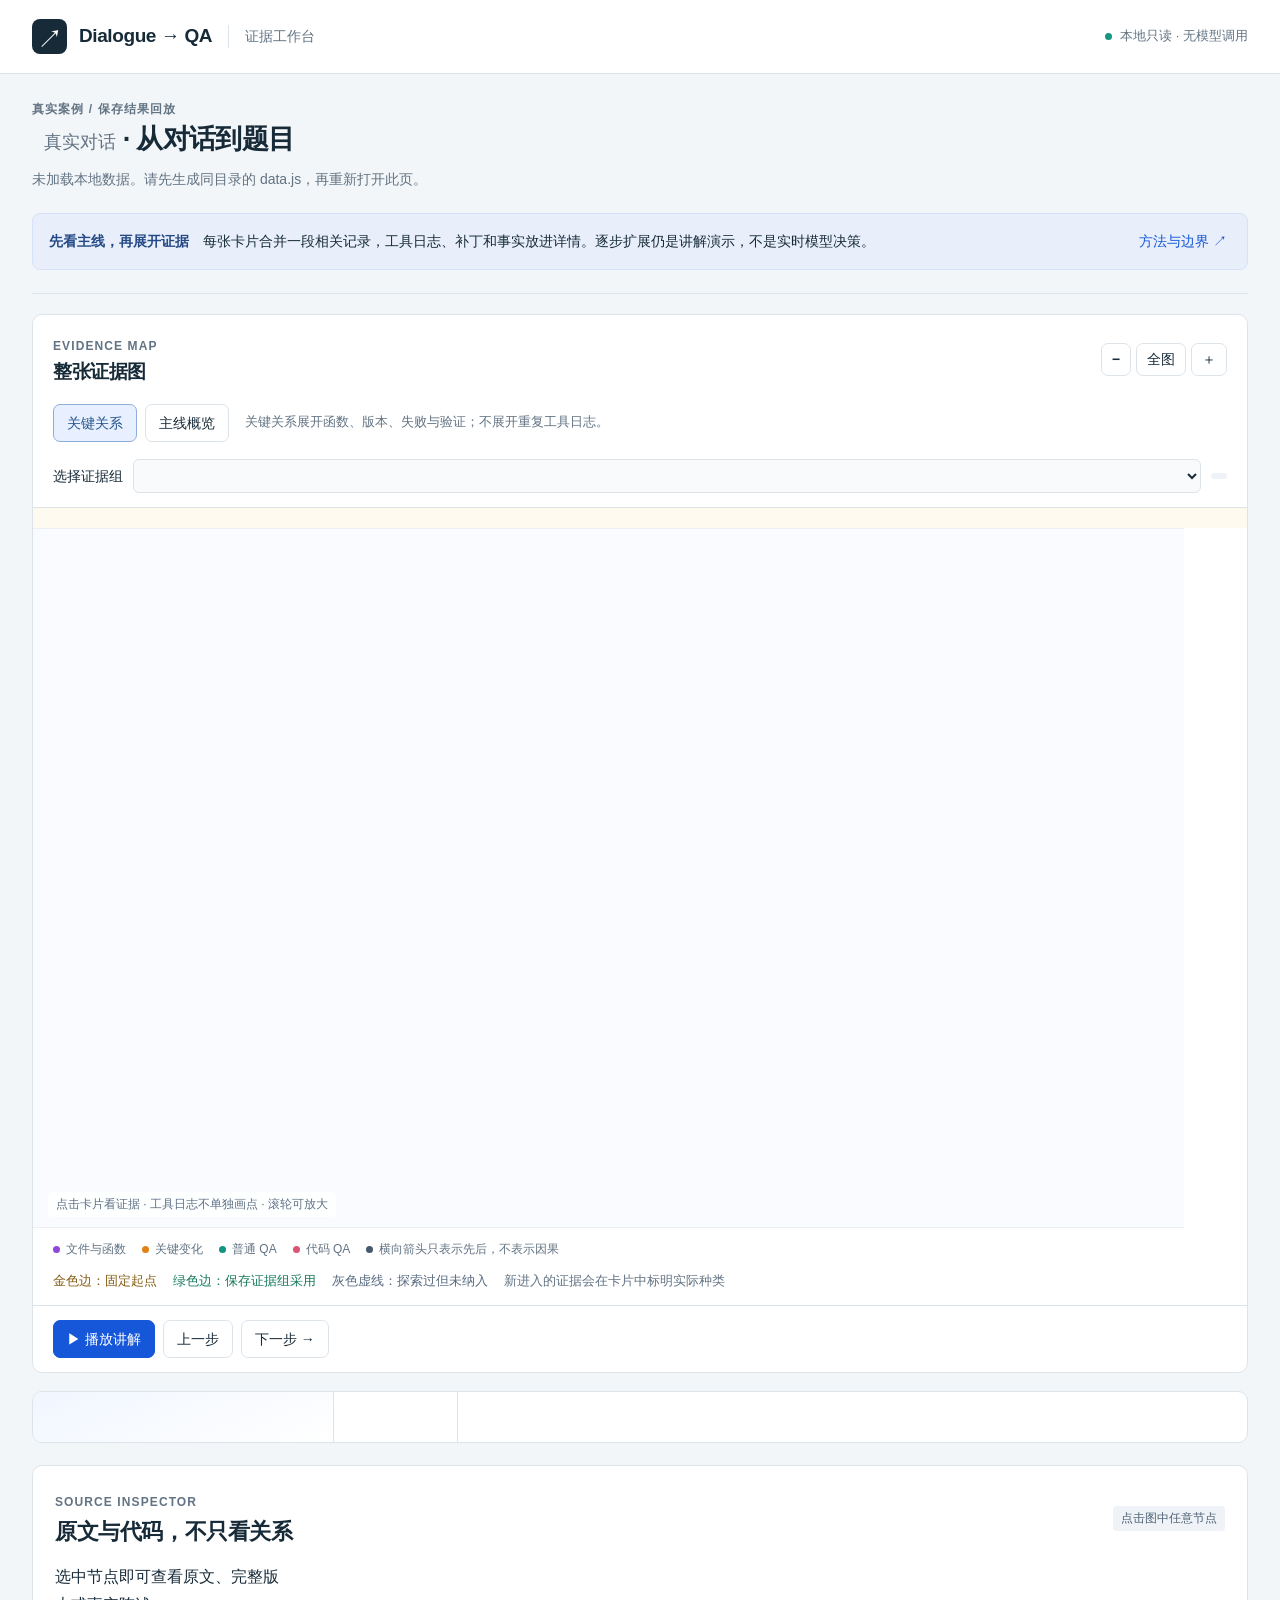
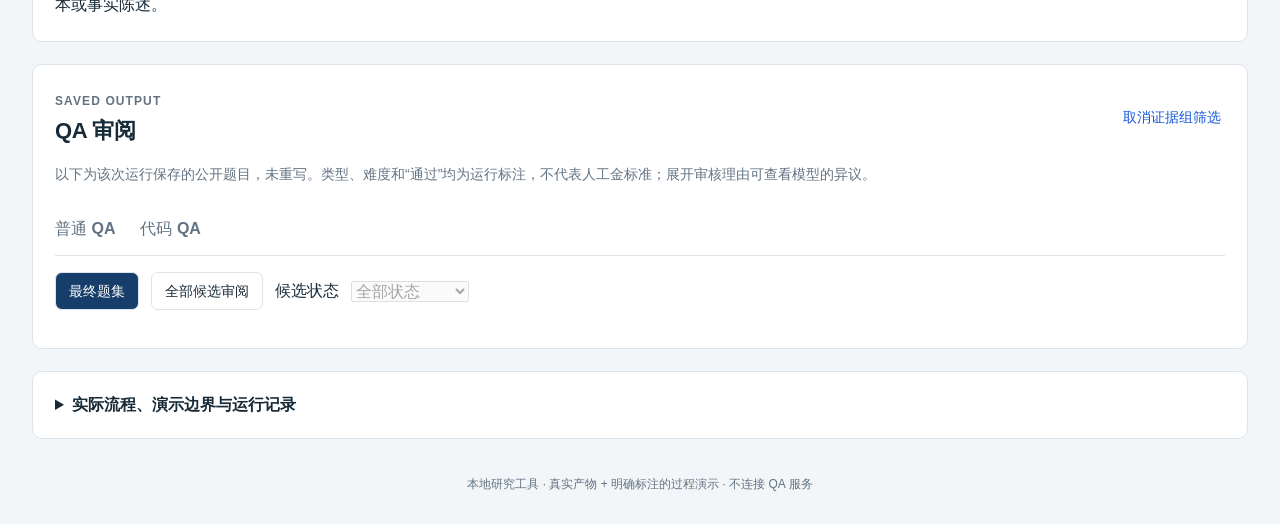
==== viewer/index.html @ c05d004e "feat: create standalone dialogue QA benchmark" ====
<!doctype html>
<html lang="zh-CN">
<head>
  <meta charset="utf-8">
  <meta name="viewport" content="width=device-width,initial-scale=1">
  <meta http-equiv="Content-Security-Policy" content="default-src 'self' file:; script-src 'self' file:; style-src 'self' file:; img-src 'self' data:; connect-src 'none'; object-src 'none'; base-uri 'none'; form-action 'none'">
  <title>Dialogue → QA · 证据工作台</title>
  <link rel="stylesheet" href="styles.css">
  <script defer src="data.js"></script>
  <script defer src="graph.js"></script>
  <script defer src="overview.js"></script>
  <script defer src="app.js"></script>
</head>
<body>
<header class="topbar">
  <div class="brand"><span class="brand-mark">↗</span><div><strong>Dialogue → QA</strong><span>证据工作台</span></div></div>
  <div class="local"><span></span>本地只读 · 无模型调用</div>
</header>
<main>
  <section class="run-heading" aria-label="运行概览">
    <div><div class="eyebrow">真实案例 / 保存结果回放</div><h1><span id="run-title">真实对话</span> · 从对话到题目</h1><p id="run-description"></p></div>
    <div id="metrics" class="metrics"></div>
  </section>
  <div class="notice"><b>先看主线，再展开证据</b><span>每张卡片合并一段相关记录，工具日志、补丁和事实放进详情。逐步扩展仍是讲解演示，不是实时模型决策。</span><button id="method-link" class="text-button">方法与边界 ↗</button></div>
  <nav id="steps" class="steps" aria-label="抽取流程"></nav>
  <section class="workbench" aria-label="交互证据图">
    <div class="graph-panel">
      <div class="graph-toolbar"><div><span class="eyebrow">EVIDENCE MAP</span><h2 id="graph-title">整张证据图</h2></div><div class="zoom-tools"><button id="zoom-out" aria-label="缩小">−</button><button id="zoom-fit">全图</button><button id="zoom-in" aria-label="放大">＋</button></div></div>
      <div class="density-controls" aria-label="图的详细程度"><button id="density-detail" aria-pressed="true">关键关系</button><button id="density-summary" aria-pressed="false">主线概览</button><span>关键关系展开函数、版本、失败与验证；不展开重复工具日志。</span></div>
      <div class="case-picker"><label for="group-select">选择证据组</label><select id="group-select"></select><span id="group-badge" class="tag"></span></div>
      <div class="seed-context" aria-live="polite"><strong id="seed-label"></strong><span id="inspection-label"></span></div>
      <div class="map-shell"><svg id="graph" viewBox="0 0 1200 730" aria-label="文件、关键变化和 QA 的折叠概览图"><defs><marker id="arrow" viewBox="0 0 10 10" refX="9" refY="5" markerWidth="5" markerHeight="5" orient="auto-start-reverse"><path d="M 0 0 L 10 5 L 0 10 z" fill="currentColor"/></marker></defs><g id="scene"></g></svg><div class="map-hint">点击卡片看证据 · 工具日志不单独画点 · 滚轮可放大</div></div>
      <div class="legend"><span class="legend-version">文件与函数</span><span class="legend-patch">关键变化</span><span class="legend-general">普通 QA</span><span class="legend-code">代码 QA</span><span>横向箭头只表示先后，不表示因果</span></div>
      <div class="state-legend"><span class="seed-key">金色边：固定起点</span><span class="adopted-key">绿色边：保存证据组采用</span><span class="background-key">灰色虚线：探索过但未纳入</span><span>新进入的证据会在卡片中标明实际种类</span></div>
      <div class="playback"><button id="play" class="primary">▶ 播放讲解</button><button id="back">上一步</button><button id="next">下一步 →</button><span id="step-count"></span></div>
    </div>
    <aside class="inspector">
      <div class="inspector-header"><span id="step-label" class="eyebrow"></span><h2 id="step-title"></h2><p id="step-description"></p></div>
      <div id="selection-stats" class="selection-stats"></div>
      <div id="step-details" class="step-details"></div>
    </aside>
  </section>
  <section class="evidence-section">
    <div class="section-heading"><div><span class="eyebrow">SOURCE INSPECTOR</span><h2>原文与代码，不只看关系</h2></div><span id="source-meta" class="tag">点击图中任意节点</span></div>
    <div id="source-detail" class="source-detail"><p>选中节点即可查看原文、完整版本或事实陈述。</p></div>
  </section>
  <section class="qa-section" id="qa-section">
    <div class="section-heading"><div><span class="eyebrow">SAVED OUTPUT</span><h2>QA 审阅 <span id="qa-total"></span></h2></div><button id="all-qa" class="text-button">取消证据组筛选</button></div>
    <p class="muted">以下为该次运行保存的公开题目，未重写。类型、难度和“通过”均为运行标注，不代表人工金标准；展开审核理由可查看模型的异议。</p>
    <div class="qa-tabs" role="tablist" aria-label="QA 轨道"><button role="tab" data-mode="general" id="tab-general" aria-controls="qa-list">普通 QA</button><button role="tab" data-mode="code" id="tab-code" aria-controls="qa-list">代码 QA</button></div>
    <div class="qa-controls"><button id="view-final" aria-pressed="true">最终题集</button><button id="view-audit" aria-pressed="false">全部候选审阅</button><label for="audit-status">候选状态</label><select id="audit-status" disabled><option value="all">全部状态</option><option value="approved">审核通过</option><option value="needs_review">待复核</option><option value="rejected">拒绝</option><option value="duplicate">重复</option><option value="over_quota">超出配额</option><option value="safety_blocked">敏感信息拦截</option></select></div>
    <p id="target-progress" class="qa-context"></p>
    <div id="qa-context" class="qa-context"></div><div id="qa-list" role="tabpanel" aria-labelledby="tab-general"></div>
  </section>
  <details class="method" id="method"><summary>实际流程、演示边界与运行记录</summary>
    <div class="method-grid"><div><h3>这页展示的是什么</h3><p>默认关键关系图展开主要文件的函数、版本、关键失败和验证；主线概览可折叠回九张卡片。不把每条 event 或 fact 都画成节点。这个 Lambda 案例的五个变化标题经原文核对后整理，仅作展示分组，不是模型识别的语义阶段。完整工具记录、补丁、版本和事实仍保留在详情中。</p><p>横向箭头只表示先后；版本链表示前后版本，不保证部署状态；下方连线表示已保存 QA 引用过来源。合并卡片被高亮，不代表卡片里的全部记录都送进了模型；实际输入仍以证据组为准。</p></div>
    <div><h3>“不断延伸”如何演示</h3><p>从固定种子沿直接连接显示第一圈、第二圈，再对照运行实际保存的证据组。探索过但未纳入的内容保留灰色虚线，不改变实际输入。只关联旧版本时，卡片显示代码版本，不能据此说整段用户需求被采用。</p><p>点击卡片只是查看，只有“设为起点”按钮或重选证据组才改变起点。圈数不是 QA 难度或模型推理跳数。实际程序先静态扩展，再抽 facts、组合证据组、生成候选并逐题审核；没有逐圈充分性判断或排除理由的日志，本页不补造。</p></div>
    <div><h3>隐私和质量边界</h3><p>只读取指定运行目录，不读取当前仓库来补充对话证据。保留项目结构与代码，个人目录前缀替换；疑似凭据字段隐藏。代码只展示、不执行。本地材料仍不应公开上传。</p><p>不重新生成 QA、不修改审核状态。原子性、历史必要性和类型仍可能有误；审核理由与状态存在冲突时，需人工复核。</p></div></div>
    <h3>保存的扩展层统计（不是当前演示路径）</h3><div id="layer-log"></div><p id="run-file" class="muted"></p>
  </details>
</main>
<footer>本地研究工具 · 真实产物 + 明确标注的过程演示 · 不连接 QA 服务</footer>
<noscript>请启用 JavaScript 来查看本地交互图；页面不会访问网络。</noscript>
</body>
</html>
---- viewer/styles.css ----
:root{color-scheme:light;--ink:#172a38;--muted:#627383;--line:#dce4ea;--paper:#f3f6f9;--blue:#1657d9;--message:#2563d9;--tool:#7a8798;--patch:#df821a;--version:#9147d9;--object:#45586c;--general:#119481;--code:#db5473}
*{box-sizing:border-box}body{margin:0;background:var(--paper);color:var(--ink);font:16px/1.6 -apple-system,BlinkMacSystemFont,"Segoe UI","PingFang SC","Microsoft YaHei",sans-serif}button,select{font:inherit}button{cursor:pointer;background:white;border:1px solid var(--line);border-radius:7px;padding:7px 13px;color:var(--ink);font-size:14px;font-weight:550}button:hover{background:#edf3ff;border-color:#aac2ef}button:disabled{opacity:.4;cursor:default}button:focus-visible,select:focus-visible,summary:focus-visible{outline:3px solid #8dafec;outline-offset:3px}h1,h2,h3,p{margin:0}h1{font-size:27px;letter-spacing:-.7px;line-height:1.5}h1 span{font-size:18px;font-weight:400;letter-spacing:0;margin-left:12px;color:var(--muted)}h2{font-size:19px;letter-spacing:-.4px}h3{font-size:16px}p{line-height:1.75}main{max-width:1760px;margin:0 auto;padding:26px 32px}.topbar{height:74px;border-bottom:1px solid var(--line);display:flex;justify-content:space-between;align-items:center;padding:0 32px;background:white}.brand{display:flex;align-items:center;gap:12px}.brand-mark{background:var(--ink);color:white;width:35px;height:35px;display:grid;place-items:center;font-size:26px;border-radius:8px}.brand strong{font-size:19px;letter-spacing:-.4px}.brand div{display:flex;align-items:center;gap:16px}.brand div span{color:var(--muted);font-size:14px;border-left:1px solid var(--line);padding-left:16px}.local{display:flex;align-items:center;gap:8px;color:var(--muted);font-size:13px}.local>span{width:7px;height:7px;border-radius:50%;background:#169581}.run-heading{display:flex;align-items:center;justify-content:space-between;gap:28px;margin-bottom:22px}.eyebrow{font-size:12px;font-weight:650;letter-spacing:1.1px;color:var(--muted)}#run-description{font-size:14px;color:var(--muted);margin-top:7px}.metrics{display:flex;gap:32px}.metric strong{display:block;font-size:29px;font-weight:650;line-height:1.25;font-variant-numeric:tabular-nums}.metric span{font-size:13px;color:var(--muted)}.notice{display:flex;align-items:center;gap:14px;padding:12px 16px;background:#e8effb;border:1px solid #d5e2fb;border-radius:8px;font-size:14px;flex-wrap:wrap}.notice b{color:#254985}.notice>span{flex:1;min-width:240px}.text-button{border:0;background:transparent;color:var(--blue);padding:4px;font-size:14px}.steps{display:grid;grid-template-columns:repeat(6,1fr);margin:23px 0 20px;border-bottom:1px solid var(--line)}.step{border:0;border-radius:0;background:transparent;padding:12px 6px 16px;text-align:left;color:var(--muted);display:flex;align-items:center;gap:10px;border-bottom:3px solid transparent;font-size:14px}.step .number{font-size:13px;display:grid;place-items:center;border:1px solid #c8d3de;border-radius:6px;width:27px;height:27px}.step[aria-current="step"]{border-bottom-color:var(--blue);color:var(--blue);font-weight:650}.step[aria-current="step"] .number{color:white;background:var(--blue);border-color:var(--blue)}.workbench{display:grid;grid-template-columns:minmax(0,1fr) 352px;gap:18px;align-items:stretch}.graph-panel,.inspector,.evidence-section,.qa-section,.method{background:white;border:1px solid var(--line);border-radius:10px;overflow:hidden}.graph-toolbar{padding:17px 20px 10px;display:flex;justify-content:space-between;align-items:center}.zoom-tools{display:flex;gap:5px}.zoom-tools button{padding:4px 10px}.case-picker{padding:7px 20px 14px;display:flex;gap:10px;align-items:center}.case-picker label{font-size:14px;white-space:nowrap}.case-picker select{min-width:0;flex:1;padding:7px 10px;border:1px solid var(--line);border-radius:6px;background:#f8fafc;font-size:14px;color:var(--ink)}.tag{display:inline-block;font-size:12px;padding:3px 8px;background:#eff3f7;color:#4d6174;border-radius:4px}.map-shell{height:540px;background:#fbfcfe;position:relative;border-block:1px solid #eaf0f5;overflow:hidden;touch-action:none}#graph{width:100%;height:100%;display:block;cursor:grab}#graph:active{cursor:grabbing}.map-hint{position:absolute;bottom:10px;left:15px;font-size:12px;color:#5e7186;background:#ffffffea;border-radius:5px;padding:3px 8px;pointer-events:none}.lane-line{stroke:#e5ecf3;stroke-width:1}.lane-label{fill:#687c90;font-size:15px;font-weight:550}.graph-edge{stroke:#a5b4c3;stroke-width:1;fill:none;opacity:.22}.graph-edge.candidate{stroke-dasharray:4 4}.graph-edge.active{stroke:#648ec8;stroke-width:1.7;opacity:.75}.graph-edge.dim{opacity:.035}.graph-node{cursor:pointer;outline:none}.graph-node circle{stroke:white;stroke-width:2}.graph-node text{font-size:12px;fill:#526879;pointer-events:none}.graph-node.dim{opacity:.16}.graph-node.active circle{stroke:#fff;stroke-width:2.5}.graph-node.new circle{stroke:#1c5bd9;stroke-width:3}.graph-node.selected circle,.graph-node:focus-visible circle{stroke:#0b1f32;stroke-width:4}.graph-node.selected text,.graph-node.active text{fill:#1d3c59;font-weight:600}.legend{display:flex;gap:16px;flex-wrap:wrap;padding:12px 20px;font-size:12px;color:var(--muted)}.legend>span:before{content:"";display:inline-block;width:7px;height:7px;border-radius:50%;background:var(--object);margin-right:6px}.legend-message:before{background:var(--message)!important}.legend-tool:before{background:var(--tool)!important}.legend-patch:before{background:var(--patch)!important}.legend-version:before{background:var(--version)!important}.legend-general:before{background:var(--general)!important}.legend-code:before{background:var(--code)!important}.playback{display:flex;align-items:center;gap:8px;border-top:1px solid var(--line);padding:14px 20px}.primary{color:white;background:var(--blue);border-color:var(--blue)}.primary:hover{background:#1249b7;color:white}.playback>span{margin-left:auto;font-size:13px;color:var(--muted)}.inspector{display:flex;flex-direction:column;max-height:775px}.inspector-header{padding:22px 22px 15px;background:linear-gradient(155deg,#f1f6ff,#fff)}.inspector-header h2{font-size:22px;margin:7px 0 10px}.inspector-header p{font-size:14px;color:var(--muted)}.selection-stats{display:flex;gap:24px;padding:14px 22px;border-block:1px solid var(--line)}.selection-stats strong{font-size:23px;line-height:1}.selection-stats span{display:block;font-size:12px;color:var(--muted);margin-top:3px}.step-details{padding:18px 20px;overflow-y:auto;font-size:14px;flex:1}.step-details h3{margin-bottom:10px}.fact-card{border:1px solid var(--line);padding:12px;border-radius:7px;margin-bottom:12px}.fact-card p{font-size:14px;line-height:1.65}.fact-card .tag{margin-bottom:6px}.source-links{display:flex;gap:6px;flex-wrap:wrap;margin-top:9px}.source-link{font-size:12px;border:1px solid #d7e2ed;color:#366399;background:#f6f9fe;padding:2px 7px;border-radius:4px}.source-link:hover{background:#e4edfc}.relation{padding:10px 0;border-bottom:1px solid #edf1f5;font-size:13px;color:var(--muted)}.relation strong{color:var(--ink);display:block;font-size:14px}.empty{padding:24px;border:1px dashed #c7d4e2;border-radius:7px;color:var(--muted)}.evidence-section,.qa-section{margin-top:22px;padding:22px}.section-heading{display:flex;align-items:center;justify-content:space-between;margin-bottom:14px;gap:12px}.section-heading h2{font-size:22px}.section-heading h2 span{font-size:14px;font-weight:400;color:var(--muted);margin-left:6px}.source-detail{display:grid;grid-template-columns:230px minmax(0,1fr);gap:20px}.source-detail h3{overflow-wrap:anywhere}.source-detail dl{font-size:13px;margin-top:15px;color:var(--muted)}.source-detail dt{margin-top:10px;font-weight:600}.source-detail dd{margin:2px 0;overflow-wrap:anywhere}.source-detail pre{margin:0;padding:18px 20px;background:#152535;color:#dce6ef;border-radius:7px;font:14px/1.75 ui-monospace,SFMono-Regular,Menlo,Consolas,monospace;white-space:pre-wrap;overflow-wrap:anywhere;max-height:440px;overflow:auto;tab-size:4}.source-detail pre.prose{font-family:inherit;font-size:16px;background:#f4f7fb;color:#253c50;line-height:1.85}.source-detail .source-links{margin-bottom:10px}.qa-section>.muted{font-size:14px}.muted{color:var(--muted)}.qa-tabs{display:flex;border-bottom:1px solid var(--line);gap:25px;margin:20px 0 15px}.qa-tabs button{border:0;border-radius:0;padding:10px 0;border-bottom:3px solid transparent;color:var(--muted);font-size:16px;background:transparent}.qa-tabs button[aria-selected="true"]{border-bottom-color:var(--blue);color:var(--blue);font-weight:650}.qa-context{font-size:14px;color:var(--muted);margin-bottom:15px}#qa-list{display:grid;grid-template-columns:repeat(2,minmax(0,1fr));gap:16px}.qa-card{border:1px solid var(--line);border-radius:8px;padding:20px;min-width:0}.qa-card header{display:flex;gap:6px;align-items:center;flex-wrap:wrap;margin-bottom:14px}.qa-card h3{font-size:18px;line-height:1.65;margin-bottom:14px}.qa-card .status{color:#176b58;background:#e9f7f1;margin-left:auto}.qa-card .status.pending{color:#8c5a0f;background:#fff4dd}.point-heading{font-size:13px;color:#40816d;margin:15px 0 8px;font-weight:650}.point-heading.forbidden{color:#aa5263}.point{font-size:15px;padding:11px 12px;background:#f4f9f7;border-left:3px solid #64a88f;margin-bottom:8px;border-radius:3px}.point.forbidden{background:#fff8f8;border-left-color:#dba3ac}.point .source-links{margin-top:7px}.point button:not(.source-link){margin-top:7px}.qa-card details{border-top:1px solid var(--line);padding-top:12px;margin-top:15px;font-size:14px}.qa-card details p{margin-top:10px}.qa-card summary{cursor:pointer;color:#496278}.qa-card .review-warning{background:#fff8e7;padding:10px;border-radius:5px;font-size:13px}.qa-actions{display:flex;gap:12px;margin-top:15px;flex-wrap:wrap}.method{margin-top:22px;padding:20px 22px;font-size:14px}.method summary{cursor:pointer;font-size:16px;font-weight:600}.method-grid{display:grid;grid-template-columns:repeat(3,1fr);gap:28px;margin:20px 0}.method-grid p{margin-top:8px;color:var(--muted)}#layer-log{display:flex;gap:10px;flex-wrap:wrap;margin:14px 0}#layer-log .tag{padding:8px 12px}.method:target{outline:2px solid #9fb8e5}footer{text-align:center;font-size:12px;color:var(--muted);padding:10px 24px 30px}
@media(min-width:1500px){.map-shell{height:610px}.inspector{max-height:845px}}
@media(max-width:1050px){main{padding:20px}.workbench{grid-template-columns:minmax(0,1fr) 300px}.case-picker .tag{display:none}.metrics{gap:18px}.step{gap:5px;font-size:13px}.map-shell{height:490px}.source-detail{grid-template-columns:180px minmax(0,1fr)}}
@media(max-width:800px){.topbar{padding:0 18px}.brand div span{display:none}.local{font-size:12px}.run-heading{align-items:flex-start;flex-direction:column;gap:16px}.metrics{gap:35px}.workbench{grid-template-columns:1fr}.inspector{max-height:460px}.steps{overflow-x:auto;display:flex}.step{min-width:130px}.map-shell{height:450px}h1 span{display:block;margin-left:0}.source-detail{grid-template-columns:1fr}#qa-list{grid-template-columns:1fr}.method-grid{grid-template-columns:1fr}.notice{font-size:13px}.case-picker label{display:none}.legend{gap:10px}.playback{padding:12px}.playback button{padding:7px 9px}.section-heading{flex-wrap:wrap}.source-detail pre{max-height:420px}}
@media(prefers-reduced-motion:reduce){*{scroll-behavior:auto!important;transition:none!important}}

/* The overview is a reading surface, not a raw event-node debugger. */
.workbench{grid-template-columns:minmax(0,1fr)}
.map-shell{height:auto;aspect-ratio:1200 / 730;max-height:700px;background:#f9fbfe}
.overview-lane{font-size:17px;fill:#62758a;font-weight:600}
.overview-edge{fill:none;stroke:#8da3bd;stroke-width:1.5;opacity:.42}
.overview-edge.file{stroke-dasharray:6 5;stroke:#9c87bb}
.overview-edge.sequence{stroke:#6b8099;stroke-width:2;opacity:.9}
.overview-edge.evidence{stroke:#82a79f}
.overview-edge.active{stroke:#2b64bc;opacity:.85;stroke-width:2.2}
.overview-edge.dim{opacity:.12}
.summary-node .card-surface{fill:#fff;stroke:#cbd6e3;stroke-width:1.5}
.summary-node.output .card-surface{fill:#f3faf8}
.summary-node.file .card-surface{fill:#f8f5fc}
.summary-node text.card-title{font-size:20px;font-weight:650;fill:#243b53}
.summary-node text.card-description{font-size:16px;fill:#546c83;font-weight:400}
.summary-node.file text.card-description{font-size:13px}
.summary-node text.card-count{font-size:13px;fill:#73849a;font-weight:400}
.summary-node.dim{opacity:.32}
.summary-node.active .card-surface{stroke:#668ccc;stroke-width:2}
.summary-node.new .card-surface{stroke:#1d62d7;stroke-width:3}
.summary-node.selected .card-surface,.summary-node:focus-visible .card-surface{stroke:#152e4f;stroke-width:3.5}
.inspector{display:grid;grid-template-columns:300px 125px minmax(0,1fr);max-height:350px}
.inspector-header{padding:20px}
.selection-stats{flex-direction:column;justify-content:center;border-block:0;border-inline:1px solid var(--line);padding:18px;gap:22px}
.step-details{padding:18px 22px}
.summary-evidence{background:#edf3fb;border:1px solid #d5e2f3;border-radius:7px;padding:15px;margin-bottom:14px}
.summary-evidence details{margin-top:12px}
.summary-evidence summary{cursor:pointer;font-size:14px;color:#446583}
@media(max-width:800px){.inspector{display:flex;max-height:460px}.selection-stats{flex-direction:row;border-block:1px solid var(--line);border-inline:0;justify-content:flex-start}.map-shell{min-height:340px}.summary-node text.card-title{font-size:21px}.map-hint{font-size:12px}}

.seed-context{display:flex;flex-wrap:wrap;gap:10px 20px;align-items:center;padding:10px 20px;border-top:1px solid var(--line);background:#fffaf0;font-size:14px}
.seed-context strong{color:#855d13}.seed-context span{color:var(--muted)}
.state-legend{display:flex;gap:16px;flex-wrap:wrap;padding:0 20px 13px;font-size:13px;color:var(--muted)}
.seed-key{color:#855d13}.adopted-key{color:#177a5d}.background-key{color:#586b80}
.summary-node.background{opacity:1}
.summary-node.background .card-surface{fill:#edf1f5;stroke:#8797a9;stroke-width:2;stroke-dasharray:6 4}
.summary-node.background text.card-count{fill:#4a6179}
.summary-node.adopted .card-surface{fill:#f0faf5;stroke:#288369;stroke-width:2.5}
.summary-node.seed .card-surface{stroke:#b57e18;stroke-width:3.5}
.summary-node.inspected .card-surface{filter:drop-shadow(0 3px 4px #344c6326)}
.overview-edge.background{stroke:#8797a9;stroke-dasharray:6 4;opacity:.65}
.background-explanation{background:#f0f3f7;border-left:3px solid #8797a9;padding:14px;margin-top:16px;border-radius:4px;font-size:14px}
.density-controls{display:flex;gap:8px;align-items:center;flex-wrap:wrap;padding:6px 20px 10px}
.density-controls button[aria-pressed="true"]{background:#e8f0ff;border-color:#8cadde;color:#23538b}
.density-controls span{font-size:13px;color:var(--muted);margin-left:8px}
.map-shell.detail-map{aspect-ratio:1500 / 1000;max-height:none}
.summary-node.detail text.card-title{font-size:17px}
.summary-node.detail text.card-description{font-size:13px}
.summary-node.detail text.card-count{font-size:12px}
.summary-node.compact text.card-title{font-size:14px}
.summary-node.compact text.card-description{font-size:12px}
.summary-node.detail .card-surface{fill:#fcfdff}
.summary-node.detail.background .card-surface{fill:#edf1f5}
.summary-node.detail.adopted .card-surface{fill:#f0faf5}
.overview-edge.syntax{stroke-dasharray:3 5}
.qa-controls { display:flex; align-items:center; flex-wrap:wrap; gap:.75rem; margin:1rem 0; }
.qa-controls button[aria-pressed="true"] { background:#173d6a; color:white; }
.qa-controls label, .qa-controls select { font-size:1rem; }
.audit-json { white-space:pre-wrap; overflow-wrap:anywhere; font-size:.875rem; padding:1rem; background:#f3f6fa; max-height:32rem; overflow:auto; }
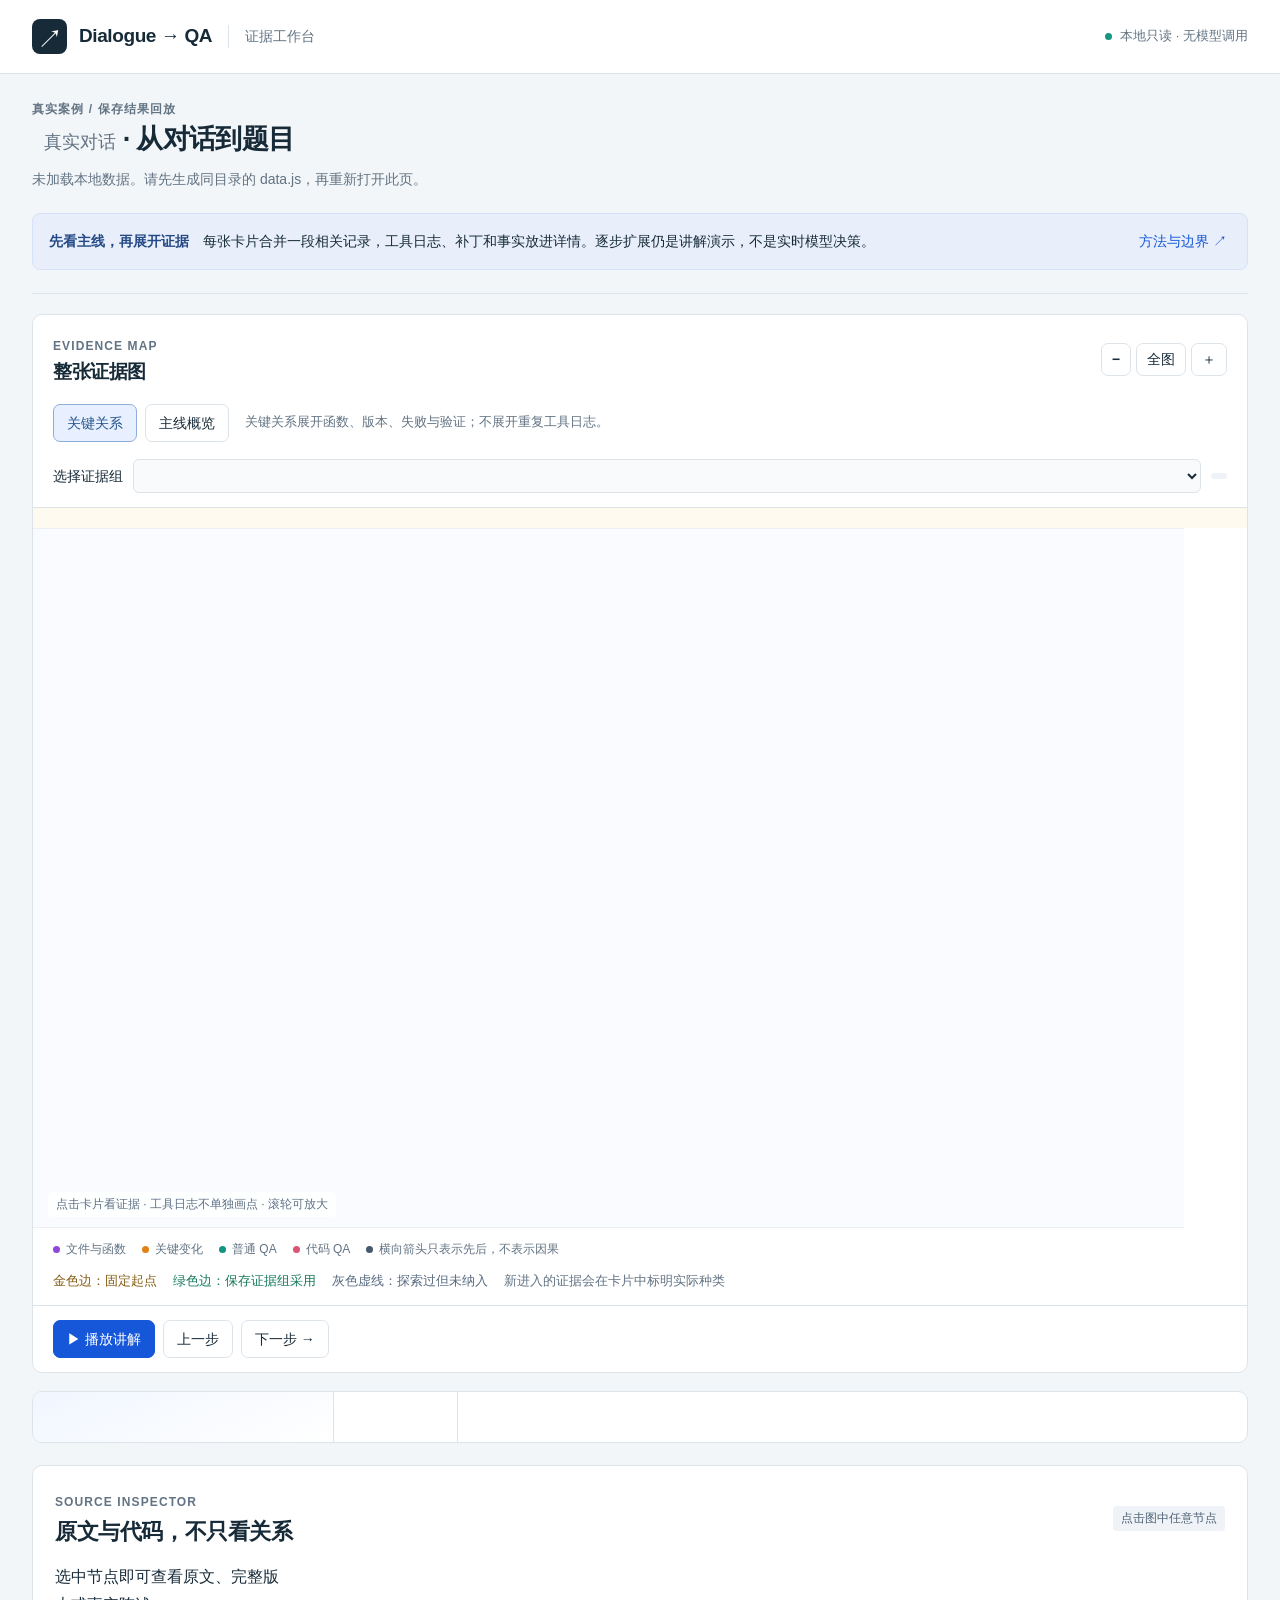
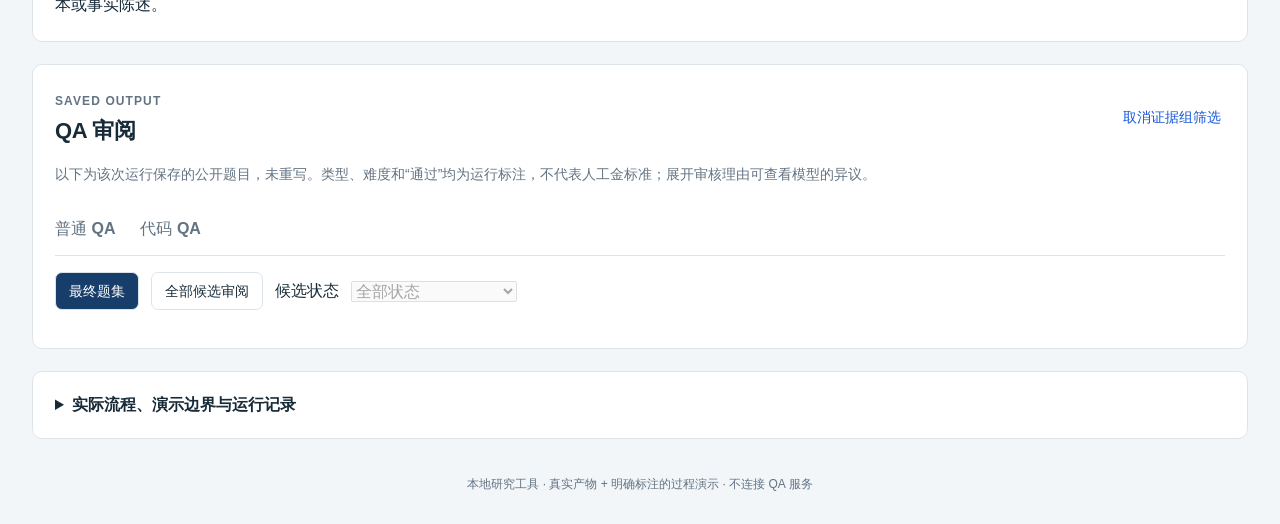
==== commit b77c449d: "feat:(qa) add external-event extraction and source-bound task qualification" ====
--- a/viewer/index.html
+++ b/viewer/index.html
@@ -48,7 +48,7 @@
     <div class="section-heading"><div><span class="eyebrow">SAVED OUTPUT</span><h2>QA 审阅 <span id="qa-total"></span></h2></div><button id="all-qa" class="text-button">取消证据组筛选</button></div>
     <p class="muted">以下为该次运行保存的公开题目，未重写。类型、难度和“通过”均为运行标注，不代表人工金标准；展开审核理由可查看模型的异议。</p>
     <div class="qa-tabs" role="tablist" aria-label="QA 轨道"><button role="tab" data-mode="general" id="tab-general" aria-controls="qa-list">普通 QA</button><button role="tab" data-mode="code" id="tab-code" aria-controls="qa-list">代码 QA</button></div>
-    <div class="qa-controls"><button id="view-final" aria-pressed="true">最终题集</button><button id="view-audit" aria-pressed="false">全部候选审阅</button><label for="audit-status">候选状态</label><select id="audit-status" disabled><option value="all">全部状态</option><option value="approved">审核通过</option><option value="needs_review">待复核</option><option value="rejected">拒绝</option><option value="duplicate">重复</option><option value="over_quota">超出配额</option><option value="safety_blocked">敏感信息拦截</option></select></div>
+    <div class="qa-controls"><button id="view-final" aria-pressed="true">最终题集</button><button id="view-audit" aria-pressed="false">全部候选审阅</button><label for="audit-status">候选状态</label><select id="audit-status" disabled><option value="all">全部状态</option><option value="approved">审核通过</option><option value="needs_review">待复核</option><option value="rejected">拒绝</option><option value="duplicate">重复</option><option value="over_quota">超出配额</option><option value="safety_blocked">敏感信息拦截</option><option value="filtered_recoverable">当前仓库可直接回答</option></select></div>
     <p id="target-progress" class="qa-context"></p>
     <div id="qa-context" class="qa-context"></div><div id="qa-list" role="tabpanel" aria-labelledby="tab-general"></div>
   </section>
